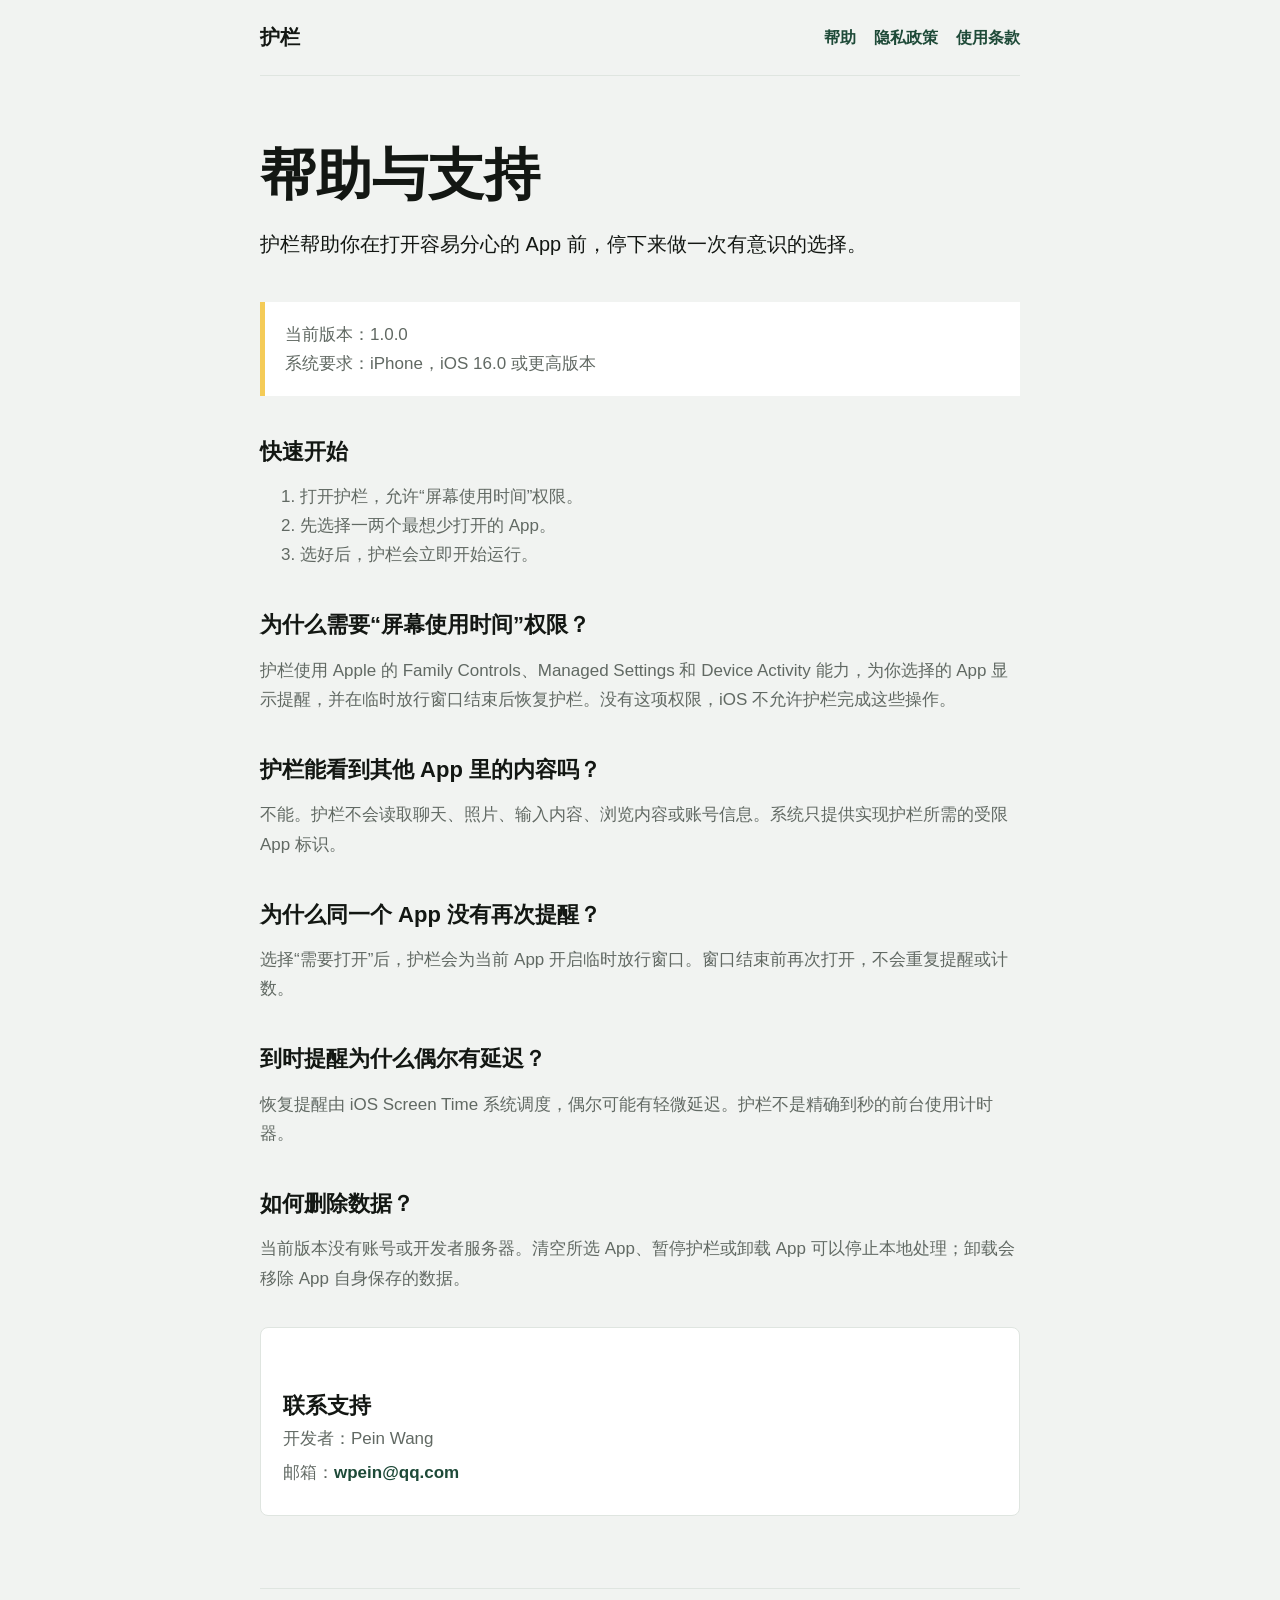
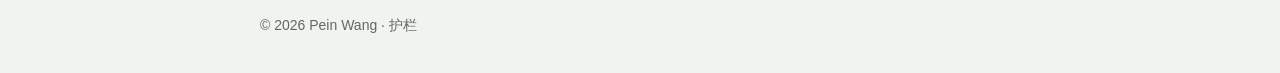
==== index.html @ d563731d "Publish Guardrail support pages" ====
<!doctype html>
<html lang="zh-CN">
<head>
  <meta charset="utf-8">
  <meta name="viewport" content="width=device-width, initial-scale=1">
  <meta name="description" content="护栏 App 帮助与支持">
  <title>护栏支持</title>
  <link rel="stylesheet" href="styles.css">
</head>
<body>
  <header>
    <a class="brand" href="index.html">护栏</a>
    <nav aria-label="页面导航">
      <a href="index.html">帮助</a>
      <a href="privacy.html">隐私政策</a>
      <a href="terms.html">使用条款</a>
    </nav>
  </header>
  <main>
    <h1>帮助与支持</h1>
    <p class="lead">护栏帮助你在打开容易分心的 App 前，停下来做一次有意识的选择。</p>
    <div class="notice"><p>当前版本：1.0.0<br>系统要求：iPhone，iOS 16.0 或更高版本</p></div>

    <h2>快速开始</h2>
    <ol>
      <li>打开护栏，允许“屏幕使用时间”权限。</li>
      <li>先选择一两个最想少打开的 App。</li>
      <li>选好后，护栏会立即开始运行。</li>
    </ol>

    <h2>为什么需要“屏幕使用时间”权限？</h2>
    <p>护栏使用 Apple 的 Family Controls、Managed Settings 和 Device Activity 能力，为你选择的 App 显示提醒，并在临时放行窗口结束后恢复护栏。没有这项权限，iOS 不允许护栏完成这些操作。</p>

    <h2>护栏能看到其他 App 里的内容吗？</h2>
    <p>不能。护栏不会读取聊天、照片、输入内容、浏览内容或账号信息。系统只提供实现护栏所需的受限 App 标识。</p>

    <h2>为什么同一个 App 没有再次提醒？</h2>
    <p>选择“需要打开”后，护栏会为当前 App 开启临时放行窗口。窗口结束前再次打开，不会重复提醒或计数。</p>

    <h2>到时提醒为什么偶尔有延迟？</h2>
    <p>恢复提醒由 iOS Screen Time 系统调度，偶尔可能有轻微延迟。护栏不是精确到秒的前台使用计时器。</p>

    <h2>如何删除数据？</h2>
    <p>当前版本没有账号或开发者服务器。清空所选 App、暂停护栏或卸载 App 可以停止本地处理；卸载会移除 App 自身保存的数据。</p>

    <section class="contact" aria-labelledby="contact-title">
      <h2 id="contact-title">联系支持</h2>
      <p>开发者：Pein Wang</p>
      <p>邮箱：<a class="text-link" href="mailto:wpein@qq.com">wpein@qq.com</a></p>
    </section>
  </main>
  <footer>© 2026 Pein Wang · 护栏</footer>
</body>
</html>
---- styles.css ----
:root {
  color-scheme: light dark;
  --canvas: #f1f3f1;
  --surface: #ffffff;
  --ink: #131713;
  --muted: #616963;
  --brand: #1e4a38;
  --border: #dfe5e0;
  --accent: #f4cb57;
}

@media (prefers-color-scheme: dark) {
  :root {
    --canvas: #0e100f;
    --surface: #252a26;
    --ink: #f0f3f1;
    --muted: #9ba49e;
    --brand: #8cc8a9;
    --border: #39413b;
    --accent: #d9b74f;
  }
}

* { box-sizing: border-box; }

body {
  margin: 0;
  background: var(--canvas);
  color: var(--ink);
  font-family: -apple-system, BlinkMacSystemFont, "SF Pro Text", "PingFang SC", sans-serif;
  line-height: 1.72;
  letter-spacing: 0;
}

header, main, footer {
  width: min(760px, calc(100% - 40px));
  margin: 0 auto;
}

header {
  display: flex;
  align-items: center;
  justify-content: space-between;
  min-height: 76px;
  border-bottom: 1px solid var(--border);
}

.brand {
  color: var(--ink);
  font-size: 20px;
  font-weight: 750;
  text-decoration: none;
}

nav { display: flex; gap: 18px; }

nav a, .text-link {
  color: var(--brand);
  font-weight: 650;
  text-decoration: none;
}

main { padding: 64px 0 72px; }

h1, h2 { margin: 0; line-height: 1.24; }
h1 { max-width: 680px; font-size: clamp(36px, 8vw, 56px); }
h2 { margin-top: 42px; font-size: 22px; }
p, li { color: var(--muted); font-size: 17px; }

.lead {
  max-width: 650px;
  margin: 18px 0 40px;
  color: var(--ink);
  font-size: 20px;
}

.notice {
  margin: 26px 0;
  padding: 18px 20px;
  border-left: 5px solid var(--accent);
  background: var(--surface);
}

.notice p { margin: 0; }

.contact {
  margin-top: 34px;
  padding: 22px;
  border: 1px solid var(--border);
  background: var(--surface);
  border-radius: 8px;
}

.contact p { margin: 5px 0; }

footer {
  padding: 24px 0 36px;
  border-top: 1px solid var(--border);
  color: var(--muted);
  font-size: 14px;
}

@media (max-width: 620px) {
  header {
    align-items: flex-start;
    flex-direction: column;
    gap: 12px;
    padding: 18px 0;
  }

  nav { flex-wrap: wrap; gap: 10px 16px; }
  main { padding-top: 44px; }
}
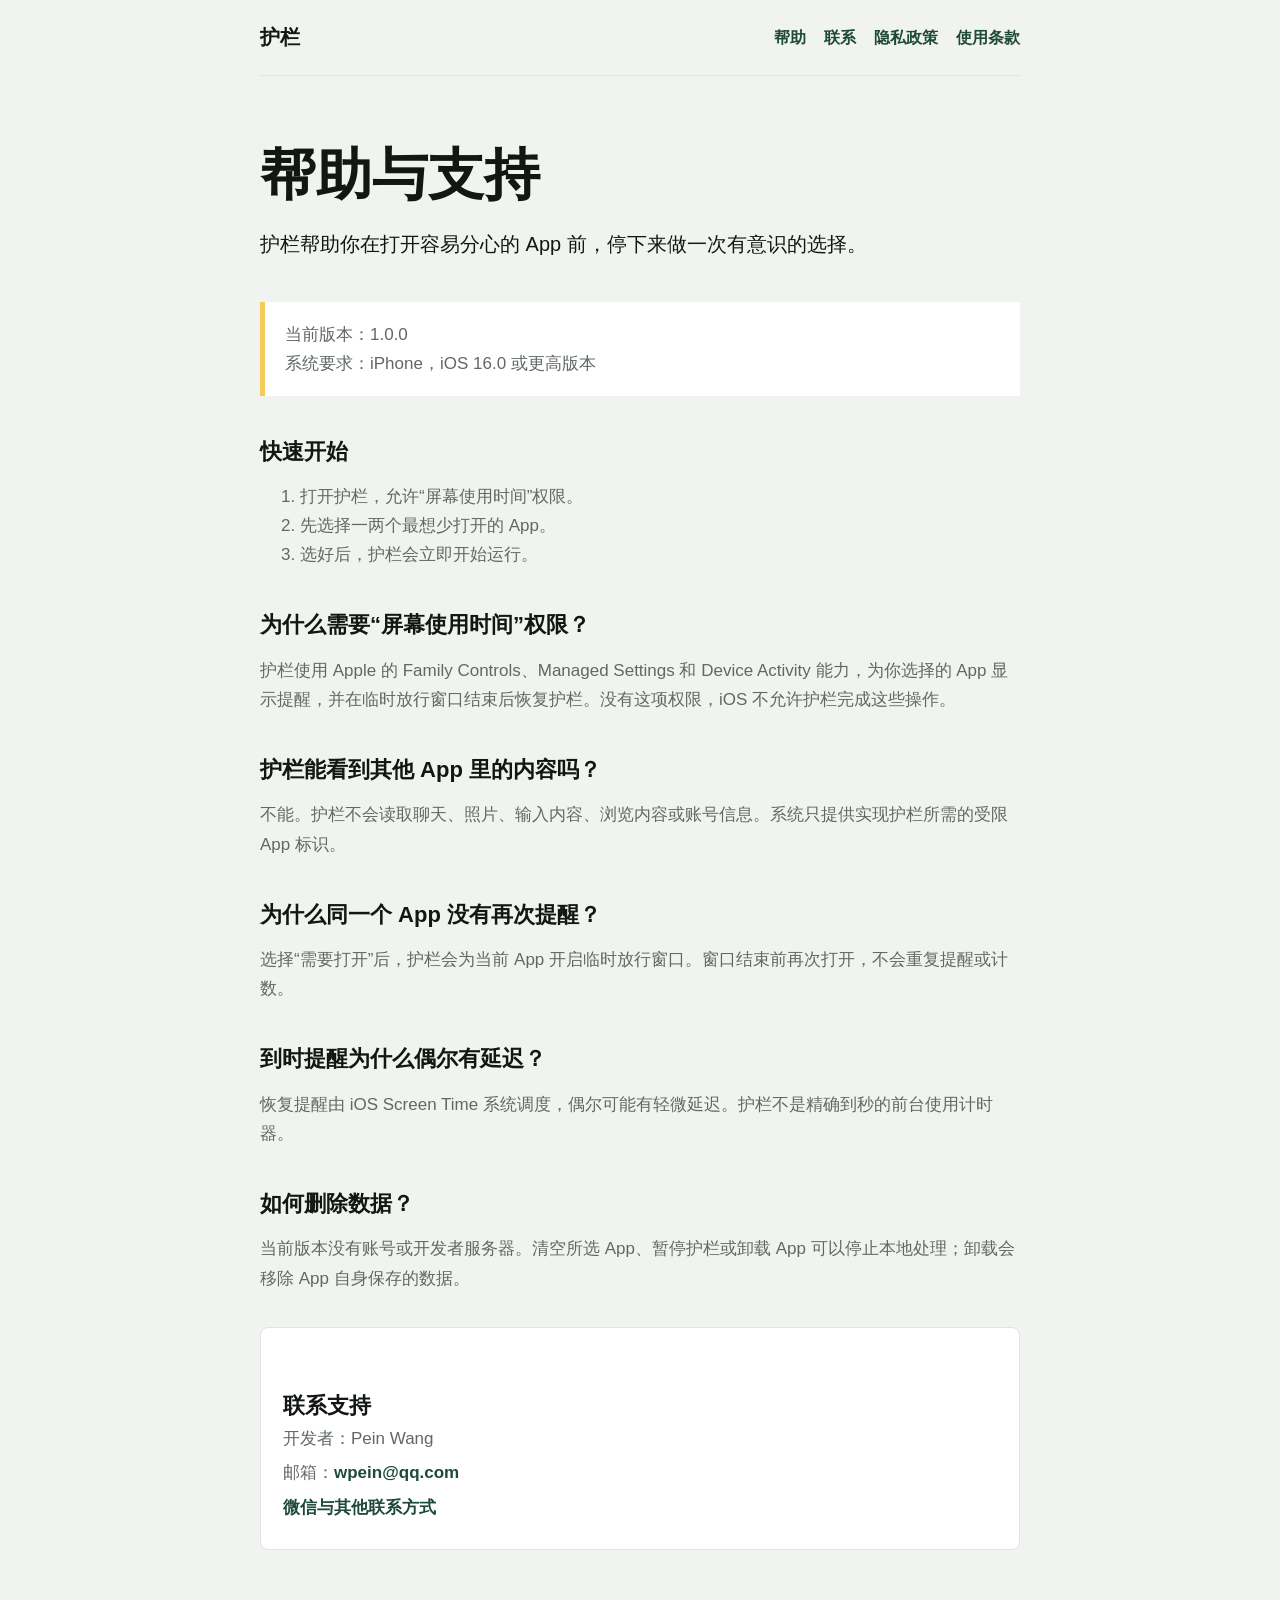
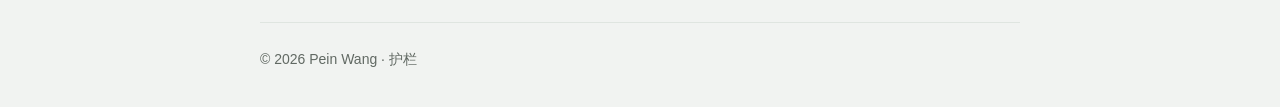
==== commit da7af456: "Add contact and feedback page" ====
--- a/index.html
+++ b/index.html
@@ -12,6 +12,7 @@
     <a class="brand" href="index.html">护栏</a>
     <nav aria-label="页面导航">
       <a href="index.html">帮助</a>
+      <a href="contact.html">联系</a>
       <a href="privacy.html">隐私政策</a>
       <a href="terms.html">使用条款</a>
     </nav>
@@ -47,6 +48,7 @@
       <h2 id="contact-title">联系支持</h2>
       <p>开发者：Pein Wang</p>
       <p>邮箱：<a class="text-link" href="mailto:wpein@qq.com">wpein@qq.com</a></p>
+      <p><a class="text-link" href="contact.html">微信与其他联系方式</a></p>
     </section>
   </main>
   <footer>© 2026 Pein Wang · 护栏</footer>
--- a/styles.css
+++ b/styles.css
@@ -60,6 +60,8 @@
   text-decoration: none;
 }
 
+nav a[aria-current="page"] { color: var(--ink); }
+
 main { padding: 64px 0 72px; }
 
 h1, h2 { margin: 0; line-height: 1.24; }
@@ -93,6 +95,111 @@
 
 .contact p { margin: 5px 0; }
 
+.contact-panel {
+  display: grid;
+  grid-template-columns: minmax(0, 1fr) 240px;
+  gap: 36px;
+  align-items: center;
+  margin-top: 36px;
+  padding: 30px;
+  border: 1px solid var(--border);
+  border-radius: 8px;
+  background: var(--surface);
+}
+
+.contact-panel h2,
+.email-contact h2 {
+  margin-top: 6px;
+}
+
+.eyebrow {
+  margin: 0;
+  color: var(--brand);
+  font-size: 14px;
+  font-weight: 700;
+}
+
+.copy-row {
+  display: flex;
+  gap: 10px;
+  align-items: stretch;
+  margin-top: 24px;
+}
+
+.copy-row code {
+  display: flex;
+  flex: 1;
+  align-items: center;
+  min-width: 0;
+  padding: 11px 14px;
+  border: 1px solid var(--border);
+  border-radius: 6px;
+  color: var(--ink);
+  font-family: ui-monospace, "SFMono-Regular", Menlo, monospace;
+  font-size: 17px;
+  overflow-wrap: anywhere;
+}
+
+.copy-row button {
+  min-height: 48px;
+  padding: 0 18px;
+  border: 0;
+  border-radius: 6px;
+  background: var(--brand);
+  color: var(--surface);
+  font: inherit;
+  font-weight: 700;
+  cursor: pointer;
+}
+
+.copy-row button:focus-visible,
+.qr-figure a:focus-visible,
+.text-link:focus-visible,
+nav a:focus-visible {
+  outline: 3px solid var(--accent);
+  outline-offset: 3px;
+}
+
+.copy-status {
+  min-height: 25px;
+  margin: 8px 0 0;
+  color: var(--brand);
+  font-size: 14px;
+}
+
+.qr-figure {
+  margin: 0;
+  text-align: center;
+}
+
+.qr-figure a { display: block; }
+
+.qr-figure img {
+  display: block;
+  width: 100%;
+  height: auto;
+  border-radius: 6px;
+  background: #ffffff;
+}
+
+.qr-figure figcaption {
+  margin-top: 9px;
+  color: var(--muted);
+  font-size: 13px;
+}
+
+.email-contact {
+  margin-top: 34px;
+  padding-top: 6px;
+}
+
+.privacy-note {
+  margin-top: 42px;
+  padding-top: 20px;
+  border-top: 1px solid var(--border);
+  font-size: 14px;
+}
+
 footer {
   padding: 24px 0 36px;
   border-top: 1px solid var(--border);
@@ -110,4 +217,18 @@
 
   nav { flex-wrap: wrap; gap: 10px 16px; }
   main { padding-top: 44px; }
-}
+
+  .contact-panel {
+    grid-template-columns: 1fr;
+    gap: 28px;
+    padding: 22px;
+  }
+
+  .qr-figure {
+    width: min(100%, 280px);
+    margin: 0 auto;
+  }
+
+  .copy-row { flex-direction: column; }
+  .copy-row button { width: 100%; }
+}
